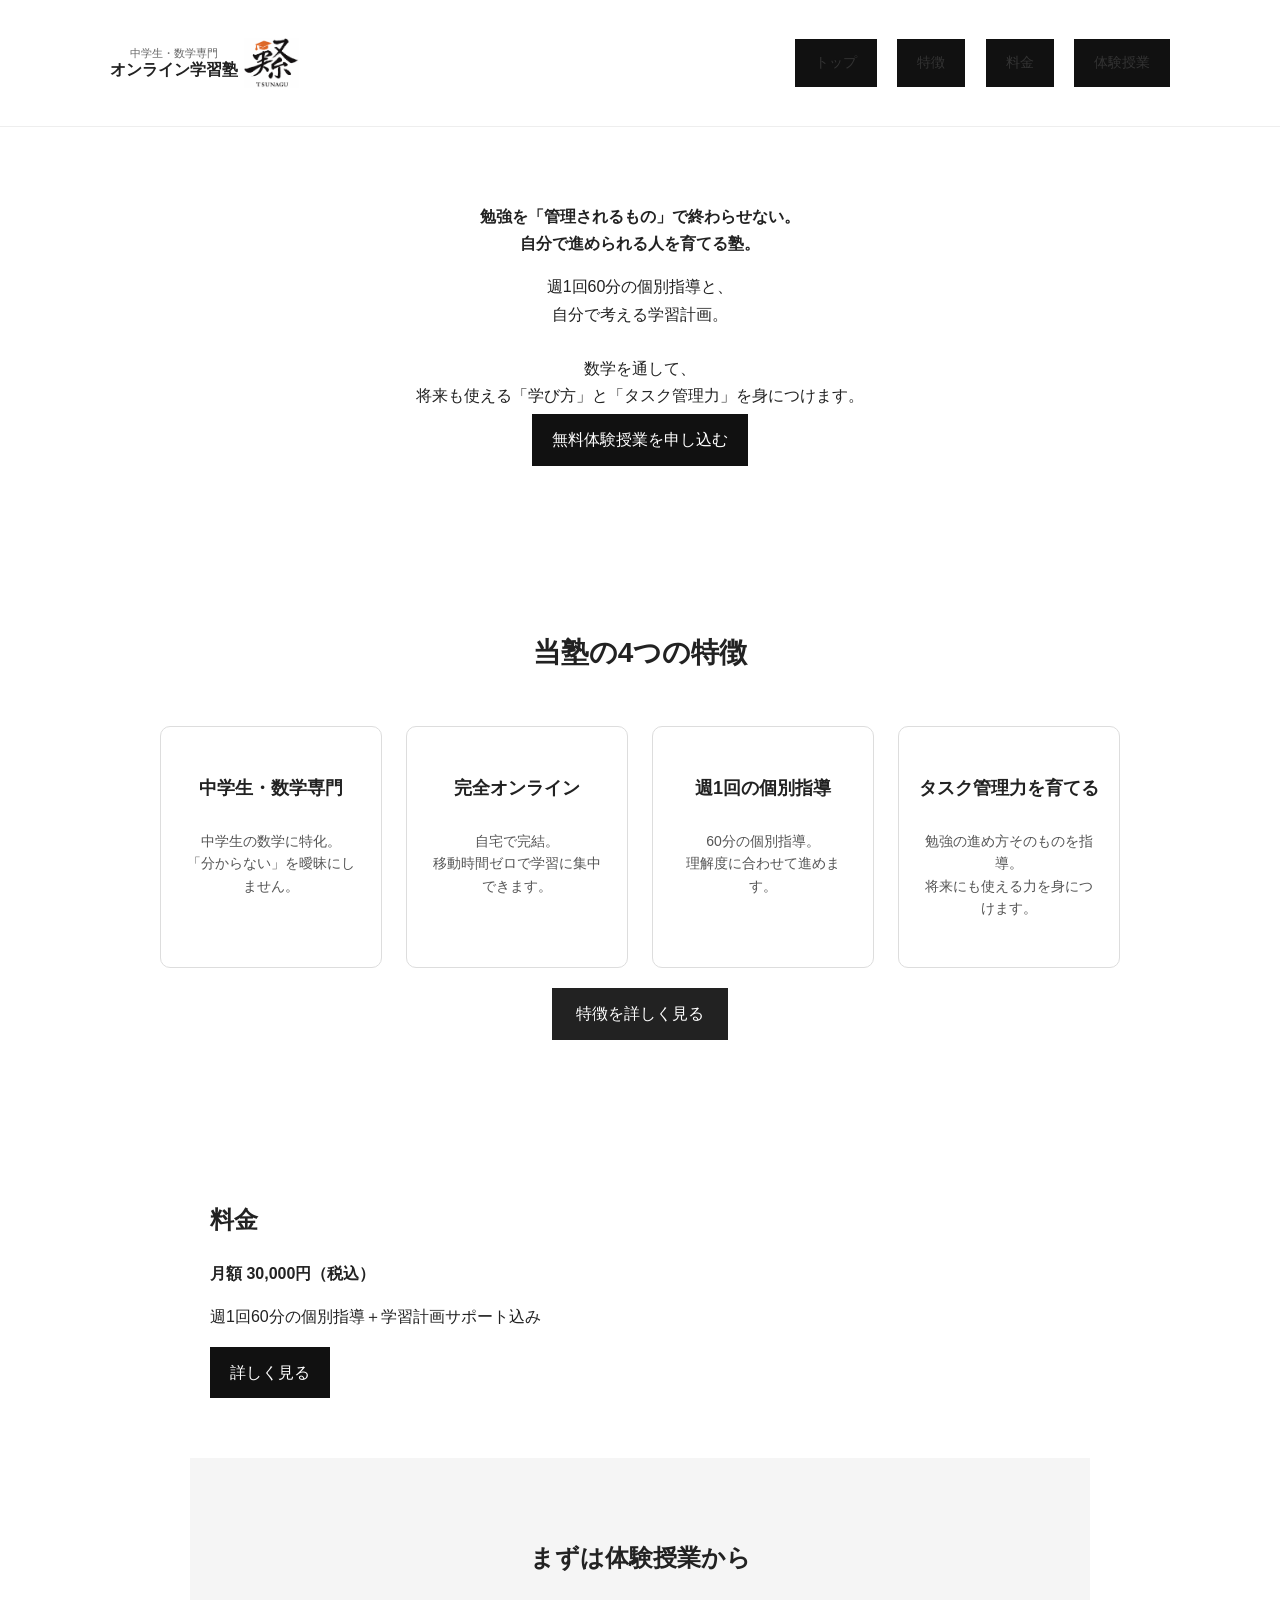
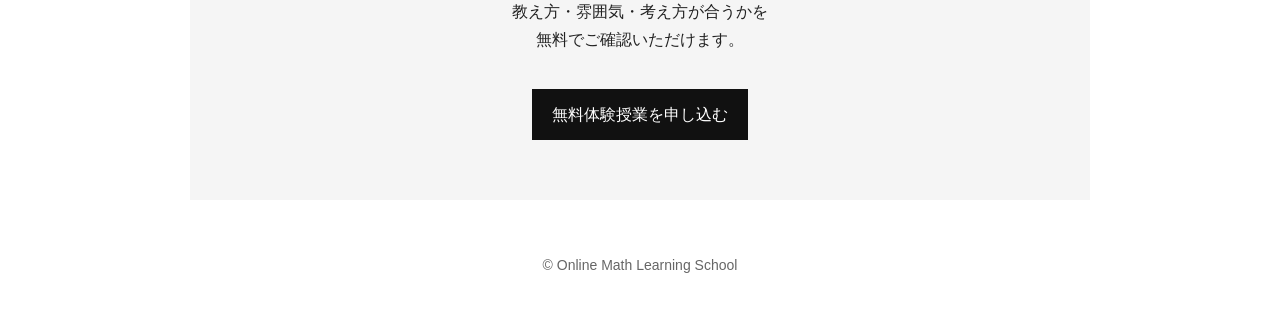
==== index.html @ 0a504609 "feature.html完成" ====
<!DOCTYPE html>
<html lang="ja">
<head>
  <link rel="stylesheet" href="css/style.css">
  <meta charset="UTF-8" />
  <meta name="viewport" content="width=device-width, initial-scale=1.0" />
  <title>中学生・数学専門 オンライン学習塾</title>
  <meta name="description" content="中学生向け数学専門のオンライン学習塾。週1回60分の個別指導と学習計画で、自分で学ぶ力とタスク管理力を育てます。" />

</head>
<body>
  <div id="header"></div>
  <!-- ヒーロー / キャッチコピー -->
  <section id="hero">
    <p><strong>勉強を「管理されるもの」で終わらせない。</strong><br>
       <strong>自分で進められる人を育てる塾。</strong></p>

    <p>
      週1回60分の個別指導と、<br>
      自分で考える学習計画。<br><br>
      数学を通して、<br>
      将来も使える「学び方」と「タスク管理力」を身につけます。
    </p>

    <a href="trial.html">無料体験授業を申し込む</a>
  </section>

  <section class="features-section">
    <h2 class="features-title">当塾の4つの特徴</h2>

    <div class="feature-index">
      <div class="feature-item">
        <h3>中学生・数学専門</h3>
        <p>
          中学生の数学に特化。<br>
          「分からない」を曖昧にしません。
        </p>
      </div>

      <div class="feature-item">
        <h3>完全オンライン</h3>
        <p>
          自宅で完結。<br>
          移動時間ゼロで学習に集中できます。
        </p>
      </div>

      <div class="feature-item">
        <h3>週1回の個別指導</h3>
        <p>
          60分の個別指導。<br>
          理解度に合わせて進めます。
        </p>
      </div>

      <div class="feature-item">
        <h3>タスク管理力を育てる</h3>
        <p>
          勉強の進め方そのものを指導。<br>
          将来にも使える力を身につけます。
        </p>      
      </div>
    </div>
    <div class="features-cta">
    <a href="features.html" class="button">
      特徴を詳しく見る
    </a>
  </div>
  </section>


    
  

  <!-- 料金（概要） -->
  <section id="price">
    <h2>料金</h2>
    <p><strong>月額 30,000円（税込）</strong></p>
    <p>週1回60分の個別指導＋学習計画サポート込み</p>
    <a href="price.html">詳しく見る</a>
  </section>

  <!-- 体験授業導線 -->
  <section id="cta">
    <h2>まずは体験授業から</h2>
    <p>
      教え方・雰囲気・考え方が合うかを<br>
      無料でご確認いただけます。
    </p>
    <a href="trial.html">無料体験授業を申し込む</a>
  </section>

  <!-- フッター -->
  <footer>
    <p>&copy; Online Math Learning School</p>
  </footer>

  <script src="header.js"></script>
</body>
</html>
---- css/style.css ----
/* ===== Base ===== */
* {
  box-sizing: border-box;
}

body {
  margin: 0;
  font-family: -apple-system, BlinkMacSystemFont, "Segoe UI", Roboto,
    "Hiragino Kaku Gothic ProN", "Hiragino Sans", Meiryo, sans-serif;
  line-height: 1.7;
  color: #222;
}

a {
  color: #fff;
  background: #111;
  text-decoration: none;
  padding: 12px 20px;
  display: inline-block;
}

a:hover {
  opacity: 0.85;
}

/* ===== Layout ===== */
header {
  padding: 30px 2px;
  text-align: center;
}

section {
  padding: 60px 20px;
  max-width: 900px;
  margin: 0 auto;
}

footer {
  text-align: center;
  padding: 40px 20px;
  font-size: 14px;
  color: #666;
}

/* ===== Hero ===== */
#hero {
  text-align: center;
}

#hero p {
  margin-bottom: 5px;
}

/* ===== Lists ===== */
ul {
  padding-left: 20px;
}

li {
  margin-bottom: 8px;
}

/* ===== CTA ===== */
#cta {
  background: #f5f5f5;
  text-align: center;
}

#cta a {
  margin-top: 20px;
}


.lead {
  font-size: 3rem;
  margin-top: 20px;
}

/* ===== index.htmlの特徴セクション ===== */

.features-section {
  max-width: 1000px;
  margin: 0 auto;
  padding: 80px 20px;
}

.features-title {
  text-align: center;
  font-size: 28px;
  margin-bottom: 50px;
}

.feature-index {
  display: grid;
  grid-template-columns: repeat(4, 1fr);
  gap: 24px;
}

.feature-item {
  padding: 28px 20px;
  border: 1px solid #ddd;
  border-radius: 10px;
  text-align: center;
  background: #fff;

  display: flex;
  flex-direction: column;
}


.feature-item h3 {
  font-size: 18px;
  margin-bottom: 12px;
}

.feature-item p {
  font-size: 14px;
  color: #555;
  margin-bottom: 20px;
  line-height: 1.6;
}

.features-cta {
  text-align: center;
}

.feature-button {
  margin-top: auto;   /* ← これが超重要 */
  text-align: center; /* 横中央 */
  padding: 10px 16px;
  border: 1px solid #222;
  color: #222;
  text-decoration: none;
  font-size: 14px;
}

.feature-button:hover {
  background: #222;
  color: #fff;
}


/* ===== スマホ対応 ===== */

@media (max-width: 768px) {
  .features {
    grid-template-columns: 1fr;
  }
}


.trial {
  max-width: 800px;
  margin: 0 auto;
  padding: 0 20px;
}

.trial-section {
  margin-bottom: 50px;
}

.trial-section ul {
  padding-left: 20px;
}

.cta {
  text-align: center;
}

.button {
  display: inline-block;
  margin-top: 20px;
  padding: 12px 24px;
  background: #222;
  color: #fff;
  text-decoration: none;
}

.price {
  max-width: 800px;
  margin: 0 auto;
  padding: 0 20px;
}

.price-section {
  margin-bottom: 60px;
}

.price-amount {
  font-size: 24px;
  margin: 20px 0;
}

.price-section ul {
  padding-left: 20px;
}


.site-header {
  background: #fff;
  border-bottom: 1px solid #eee;
}

.header-inner {
  max-width: 1100px;
  margin: 0 auto;

  display: flex;
  align-items: center;
  justify-content: space-between;

  padding: 8px 20px;
}

.header-brand {
  display: flex;
  align-items: center;
  gap: 6px; 
}

.brand-text {
  display: flex;
  flex-direction: column; /* ← 上下に並べる */
  line-height: 1.2;
}

.brand-sub {
  font-size: 11px;
  color: #666;
}

.brand-main {
  font-size: 16px;
  font-weight: bold;
}

.header-nav a {
  margin-left: 16px;
  font-size: 14px;
  text-decoration: none;
  color: #333;
}

/* ロゴ */
.logo {
  height: 50px;
  width: auto;
}

/* ナビ */
.nav a {
  margin-left: 16px;
  text-decoration: none;
  color: #333;
  font-size: 14px;
}
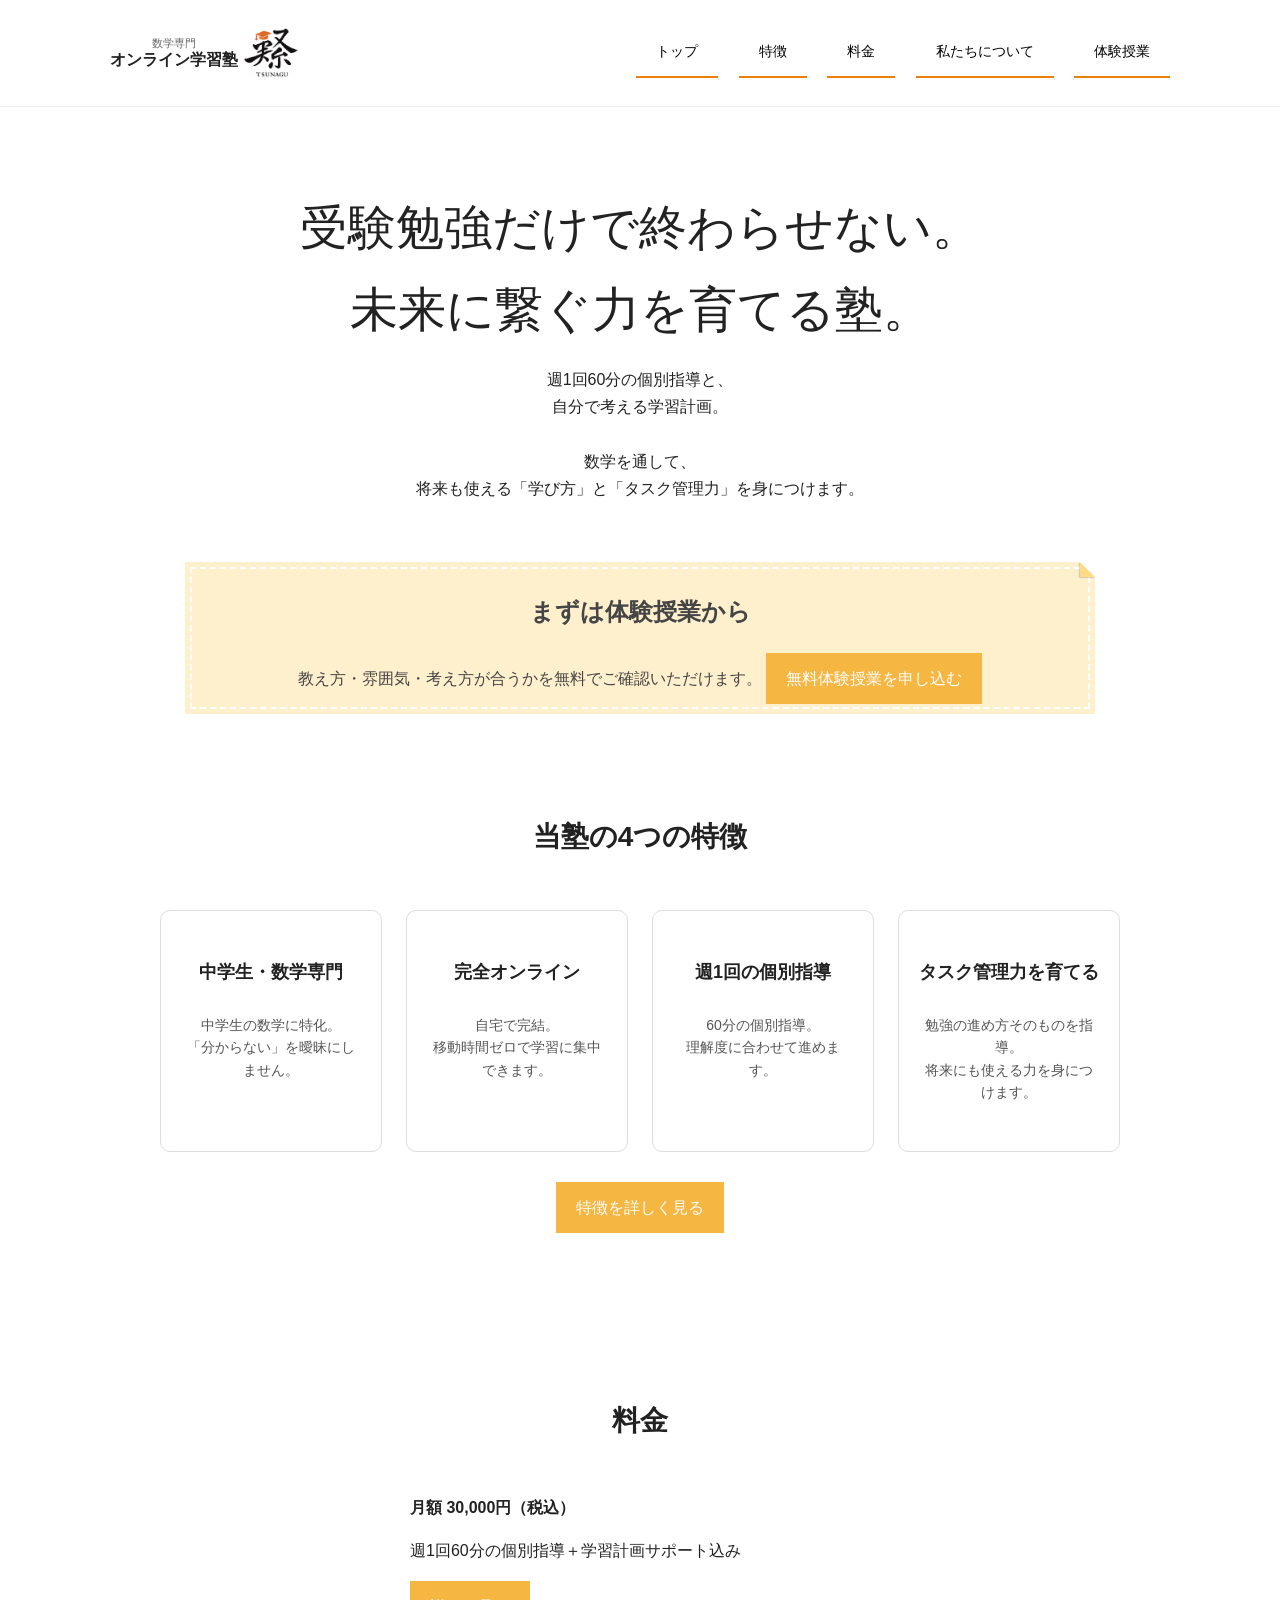
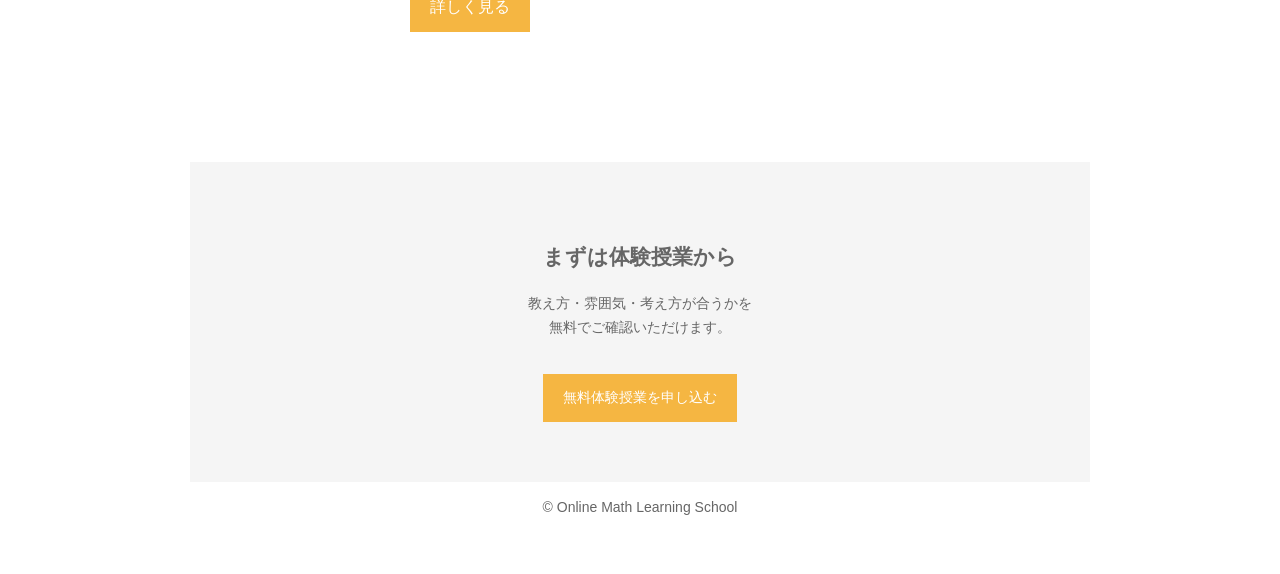
==== commit 7e334943: "フッター完成。残りはURL、スマートフォン用" ====
--- a/index.html
+++ b/index.html
@@ -12,8 +12,9 @@
   <div id="header"></div>
   <!-- ヒーロー / キャッチコピー -->
   <section id="hero">
-    <p><strong>勉強を「管理されるもの」で終わらせない。</strong><br>
-       <strong>自分で進められる人を育てる塾。</strong></p>
+    <p class="lead">受験勉強だけで終わらせない。<br>
+       未来に繋ぐ力を育てる塾。
+    </p>
 
     <p>
       週1回60分の個別指導と、<br>
@@ -21,8 +22,13 @@
       数学を通して、<br>
       将来も使える「学び方」と「タスク管理力」を身につけます。
     </p>
-
-    <a href="trial.html">無料体験授業を申し込む</a>
+  </section>
+  <section id="index-class">
+    <h2>まずは体験授業から</h2>
+    <p>
+      教え方・雰囲気・考え方が合うかを無料でご確認いただけます。
+      <a href="trial.html">無料体験授業を申し込む</a>
+    </p>
   </section>
 
   <section class="features-section">
@@ -62,39 +68,22 @@
       </div>
     </div>
     <div class="features-cta">
-    <a href="features.html" class="button">
-      特徴を詳しく見る
-    </a>
-  </div>
+      <a href="features.html" class="feature-botton">
+        特徴を詳しく見る
+      </a>
+    </div>
   </section>
 
-
-    
-  
-
   <!-- 料金（概要） -->
-  <section id="price">
-    <h2>料金</h2>
+  <section class="price">
+    <h2 class="features-title">料金</h2>
     <p><strong>月額 30,000円（税込）</strong></p>
     <p>週1回60分の個別指導＋学習計画サポート込み</p>
     <a href="price.html">詳しく見る</a>
   </section>
 
-  <!-- 体験授業導線 -->
-  <section id="cta">
-    <h2>まずは体験授業から</h2>
-    <p>
-      教え方・雰囲気・考え方が合うかを<br>
-      無料でご確認いただけます。
-    </p>
-    <a href="trial.html">無料体験授業を申し込む</a>
-  </section>
-
-  <!-- フッター -->
-  <footer>
-    <p>&copy; Online Math Learning School</p>
-  </footer>
-
   <script src="header.js"></script>
+  <script src="footer.js"></script>
+  <div id="footer"></div>
 </body>
 </html>
--- a/css/style.css
+++ b/css/style.css
@@ -13,7 +13,7 @@
 
 a {
   color: #fff;
-  background: #111;
+  background: #f5b642;
   text-decoration: none;
   padding: 12px 20px;
   display: inline-block;
@@ -25,7 +25,7 @@
 
 /* ===== Layout ===== */
 header {
-  padding: 30px 2px;
+  padding: 20px 2px;
   text-align: center;
 }
 
@@ -53,10 +53,11 @@
 
 /* ===== Lists ===== */
 ul {
-  padding-left: 20px;
+  padding-left: 0px;
 }
 
 li {
+  list-style: none;
   margin-bottom: 8px;
 }
 
@@ -64,6 +65,7 @@
 #cta {
   background: #f5f5f5;
   text-align: center;
+  margin-top: 30px;
 }
 
 #cta a {
@@ -74,6 +76,7 @@
 .lead {
   font-size: 3rem;
   margin-top: 20px;
+  margin-bottom: 20px;
 }
 
 /* ===== index.htmlの特徴セクション ===== */
@@ -122,14 +125,16 @@
 
 .features-cta {
   text-align: center;
+  margin-top: 30px;
 }
 
 .feature-button {
   margin-top: auto;   /* ← これが超重要 */
   text-align: center; /* 横中央 */
   padding: 10px 16px;
+  margin-top: 30px;
   border: 1px solid #222;
-  color: #222;
+  color: #f5bc42;
   text-decoration: none;
   font-size: 14px;
 }
@@ -177,18 +182,22 @@
 }
 
 .price {
-  max-width: 800px;
-  margin: 0 auto;
-  padding: 0 20px;
+  max-width: 500px;
+  margin: 0 auto;
+  text-align: left;
 }
 
 .price-section {
-  margin-bottom: 60px;
+  margin-top: 1px;
+  margin-bottom: 1px;
+  padding-top: 1px;
 }
 
 .price-amount {
   font-size: 24px;
   margin: 20px 0;
+  border-left: 5px solid #eb7f0c;
+  padding-left: 10px;
 }
 
 .price-section ul {
@@ -238,7 +247,9 @@
   margin-left: 16px;
   font-size: 14px;
   text-decoration: none;
-  color: #333;
+  background-color: #fff;
+  color: black;
+  border-bottom: 2px solid #eb7f0c;
 }
 
 /* ロゴ */
@@ -251,6 +262,58 @@
 .nav a {
   margin-left: 16px;
   text-decoration: none;
-  color: #333;
-  font-size: 14px;
+  color: #424bf5;
+  font-size: 14px;
+}
+
+.about-title {
+  font-size: 28px;
+  font-weight: bold;
+}
+
+.about-heading {
+  position: relative;
+  padding: 0.5em;
+  background: #fbd9b5;
+  color: black;
+  font-size: 20px;
+}
+
+.about-heading::before {
+  position: absolute;
+  content: '';
+  top: 100%;
+  left: 0;
+  border: none;
+  border-bottom: solid 15px transparent;
+  border-right: solid 20px rgb(149, 158, 155);
+}
+
+.title {
+  text-align: center;
+}
+
+
+#index-class{
+    position: relative;
+    background: #fff0cd;
+    box-shadow: 0px 0px 0px 5px #fff0cd;
+    border: dashed 2px white;
+    padding: 0.2em 0.5em;
+    color: #454545;
+    text-align: center;
+}
+#index-class:after{
+    position: absolute;
+    content: '';
+    right: -7px;
+    top: -7px;
+    border-width: 0 15px 15px 0;
+    border-style: solid;
+    border-color: #ffdb88 #fff #ffdb88;
+    box-shadow: -1px 1px 1px rgba(0, 0, 0, 0.15);
+}
+#index-class p {
+    margin: 0; 
+    padding: 0;
 }
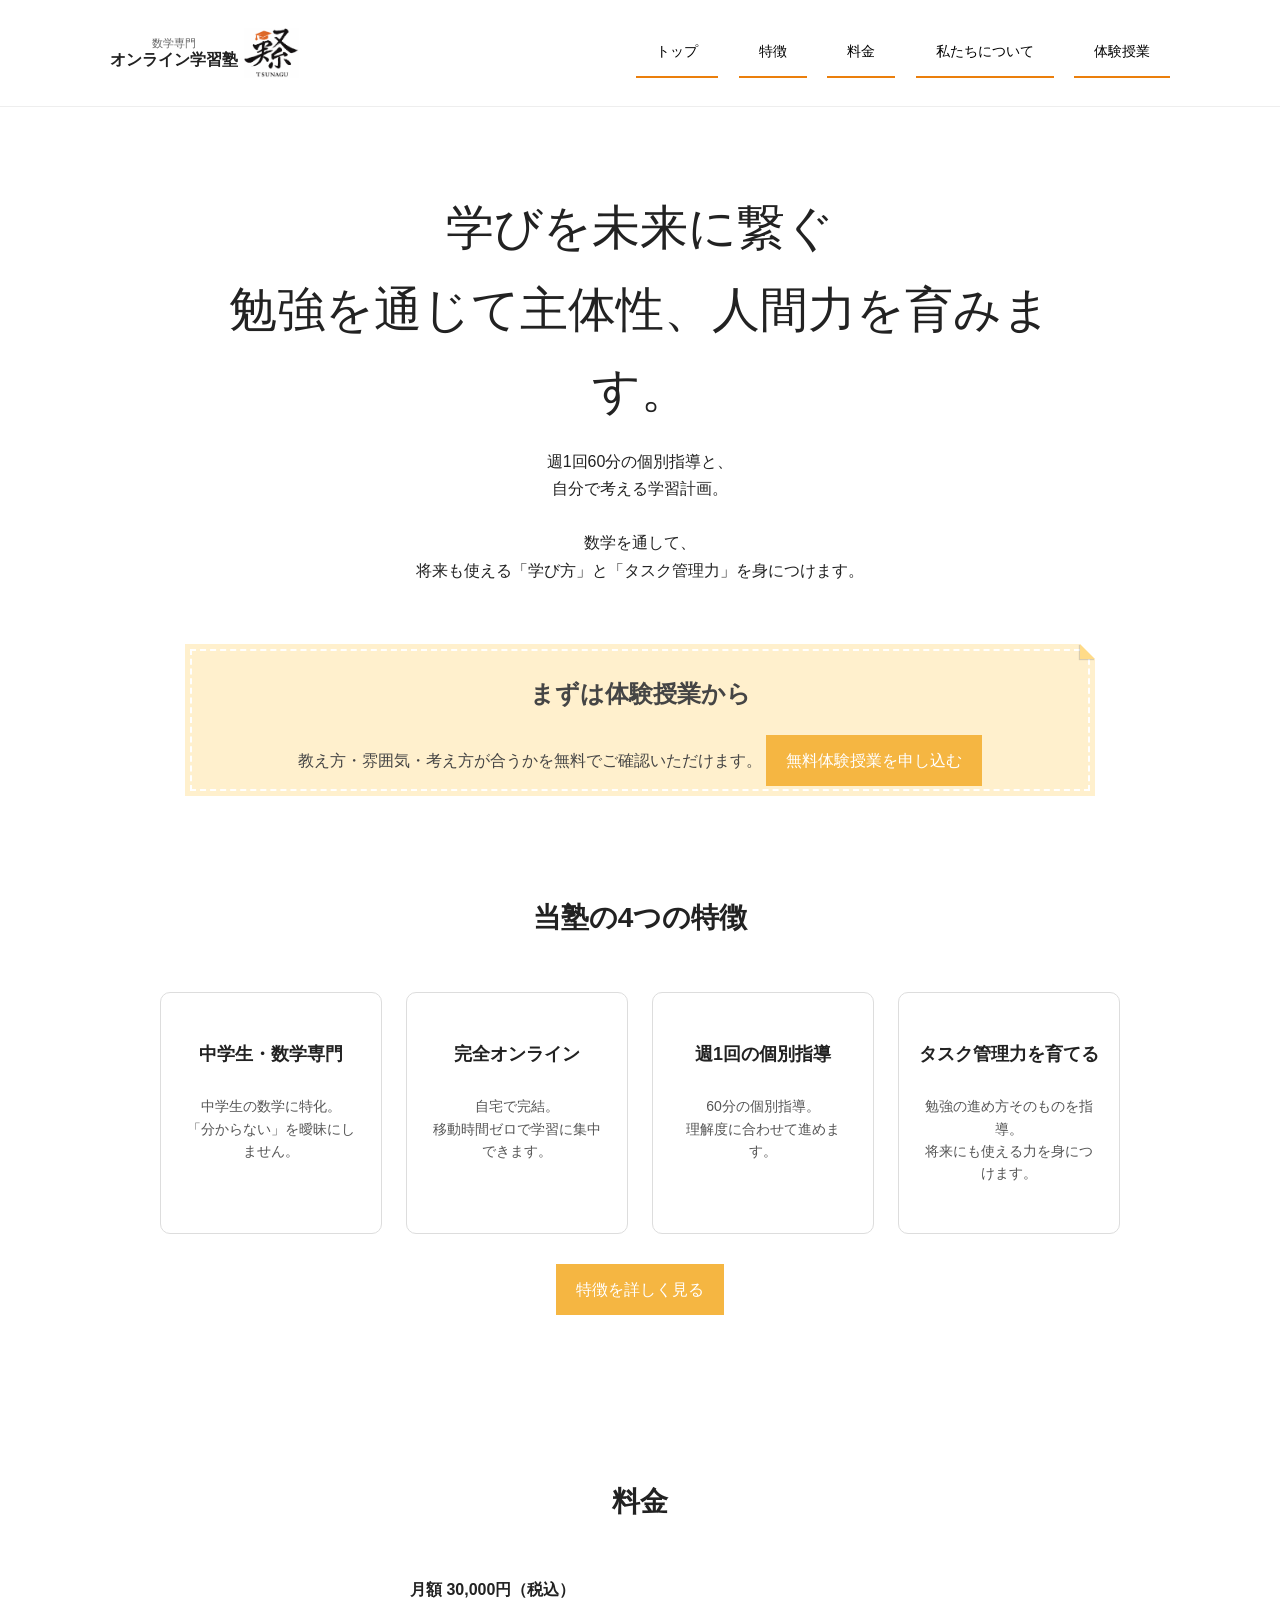
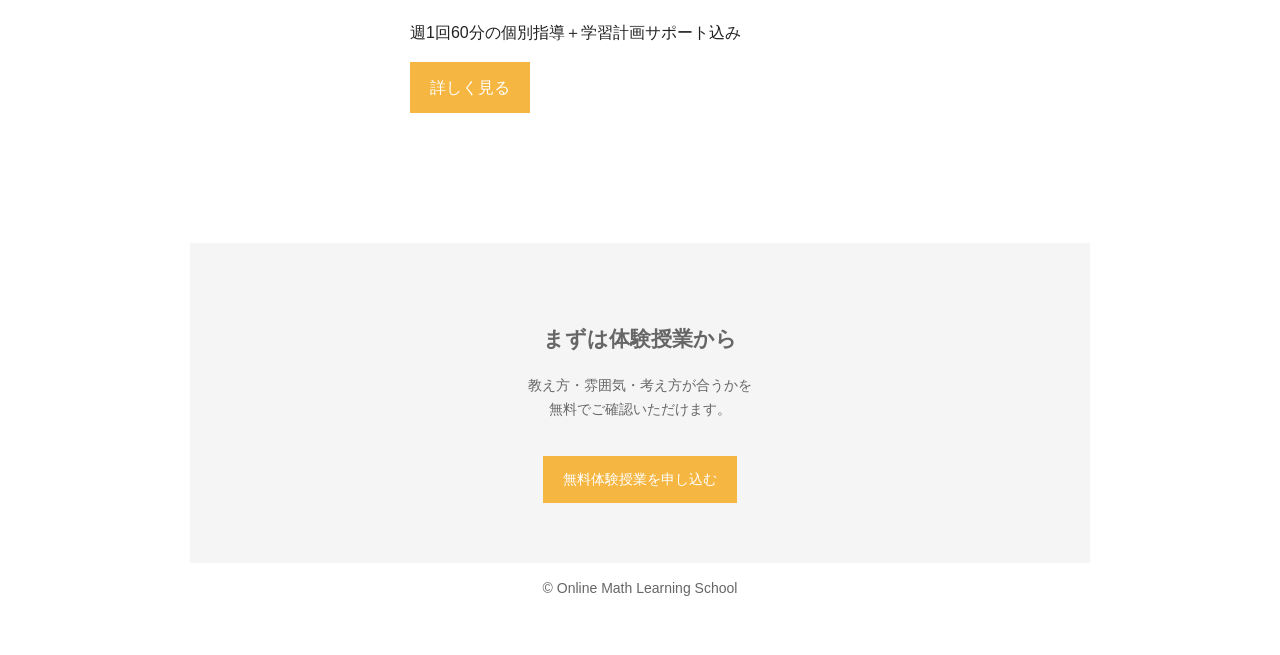
==== commit c77c9233: "スマホ対応済み" ====
--- a/index.html
+++ b/index.html
@@ -12,8 +12,8 @@
   <div id="header"></div>
   <!-- ヒーロー / キャッチコピー -->
   <section id="hero">
-    <p class="lead">受験勉強だけで終わらせない。<br>
-       未来に繋ぐ力を育てる塾。
+    <p class="lead">学びを未来に繋ぐ<br>
+       勉強を通じて主体性、人間力を育みます。
     </p>
 
     <p>
--- a/css/style.css
+++ b/css/style.css
@@ -77,6 +77,14 @@
   font-size: 3rem;
   margin-top: 20px;
   margin-bottom: 20px;
+}
+
+@media (max-width: 768px) {
+
+  .lead {
+    font-size: 1.6rem;
+  }
+
 }
 
 /* ===== index.htmlの特徴セクション ===== */
@@ -148,7 +156,7 @@
 /* ===== スマホ対応 ===== */
 
 @media (max-width: 768px) {
-  .features {
+  .feature-index {
     grid-template-columns: 1fr;
   }
 }
@@ -225,6 +233,24 @@
   display: flex;
   align-items: center;
   gap: 6px; 
+}
+
+@media (max-width: 768px) {
+
+  .header-inner {
+    flex-direction: column;
+    align-items: center;
+  }
+
+  .header-nav {
+    margin-top: 10px;
+  }
+
+  .header-nav a {
+    margin: 6px;
+    font-size: 13px;
+  }
+
 }
 
 .brand-text {
@@ -316,4 +342,19 @@
 #index-class p {
     margin: 0; 
     padding: 0;
+}
+
+.form-container {
+  width: 100%;
+}
+
+.form-container iframe {
+  width: 100%;
+  height: 4300px;
+  border: none;
+}
+@media (max-width: 768px) {
+  .form-container iframe {
+    height: 4600px;
+  }
 }
